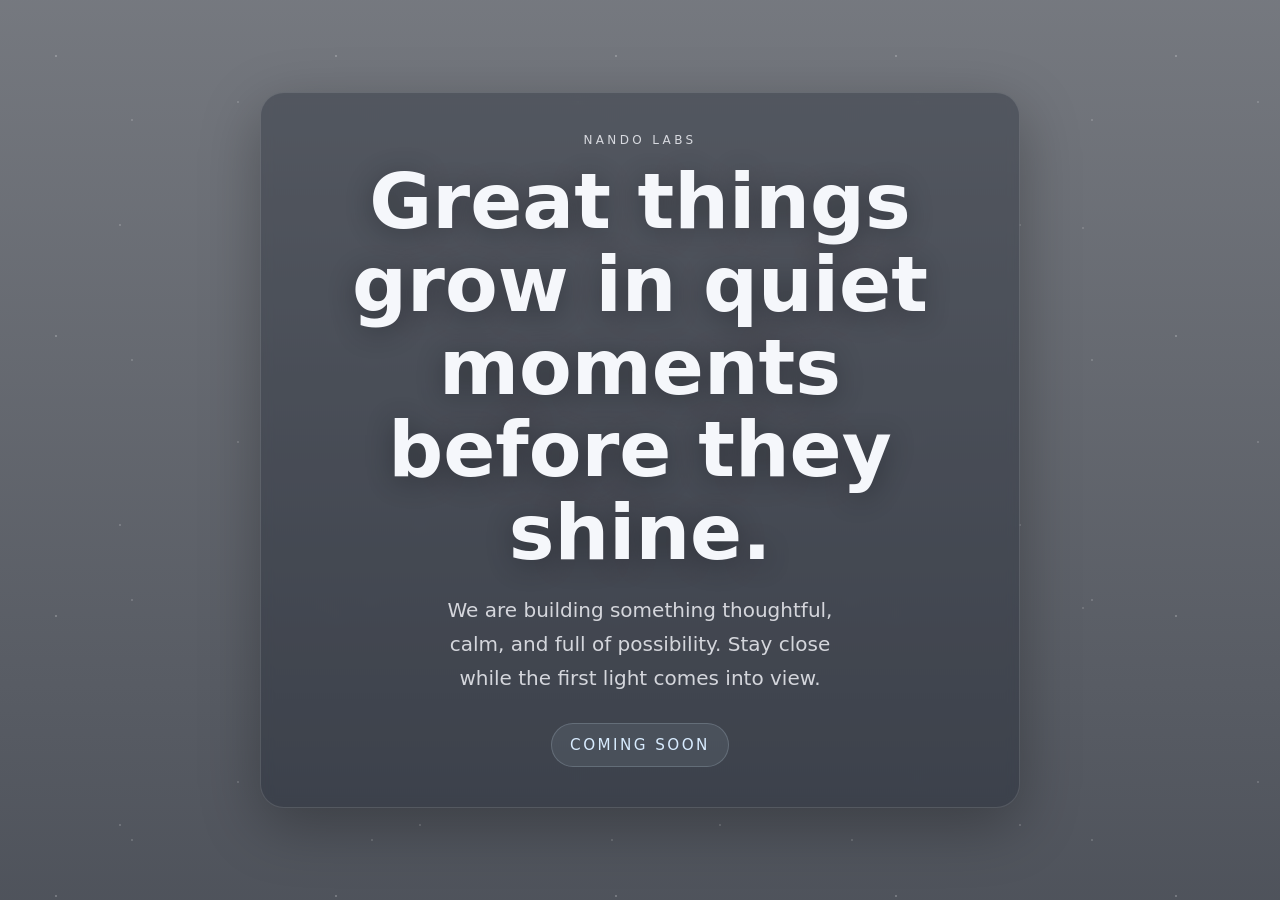
==== index.html @ 77c1184d "Coming soon message" ====
<!doctype html>
<html lang="en">
<head>
  <meta charset="utf-8">
  <meta name="viewport" content="width=device-width, initial-scale=1">
  <title>Nando Labs</title>
  <style>
    :root {
      --text: #f5f7fb;
      --muted: rgba(245,247,251,.82);
      --overlay: rgba(4, 10, 22, 0.55);
      --overlay-strong: rgba(4, 10, 22, 0.7);
      --accent: #d8ecff;
    }

    * { box-sizing: border-box; }
    html, body { height: 100%; margin: 0; }
    body {
      font-family: Inter, ui-sans-serif, system-ui, -apple-system, BlinkMacSystemFont, "Segoe UI", sans-serif;
      color: var(--text);
      overflow: hidden;
      background:
        linear-gradient(var(--overlay), var(--overlay-strong)),
        url('https://images.unsplash.com/photo-1755544510970-a7011e59d251?auto=format&fit=crop&w=1600&q=80') center/cover no-repeat fixed;
    }

    .scene {
      position: relative;
      min-height: 100vh;
      display: grid;
      place-items: center;
      padding: 24px;
      isolation: isolate;
    }

    .scene::before {
      content: "";
      position: absolute;
      inset: 0;
      background:
        radial-gradient(circle at 20% 20%, rgba(255,255,255,.25) 0 1px, transparent 1px),
        radial-gradient(circle at 70% 30%, rgba(255,255,255,.18) 0 1px, transparent 1px),
        radial-gradient(circle at 40% 75%, rgba(255,255,255,.2) 0 1px, transparent 1px),
        radial-gradient(circle at 85% 60%, rgba(255,255,255,.16) 0 1px, transparent 1px),
        radial-gradient(circle at 55% 50%, rgba(255,255,255,.18) 0 1px, transparent 1px);
      background-size: 280px 280px, 340px 340px, 300px 300px, 380px 380px, 240px 240px;
      opacity: .85;
      z-index: -2;
    }

    .shooting-star {
      position: absolute;
      top: -20%;
      left: -10%;
      width: 160px;
      height: 2px;
      background: linear-gradient(90deg, rgba(255,255,255,0), rgba(255,255,255,.95));
      border-radius: 999px;
      transform: rotate(25deg);
      box-shadow: 0 0 10px rgba(255,255,255,.55);
      opacity: 0;
      animation: shoot 7s linear infinite;
    }

    .shooting-star:nth-child(2) { top: 15%; left: 58%; width: 120px; animation-delay: 1.4s; animation-duration: 8s; }
    .shooting-star:nth-child(3) { top: 28%; left: 10%; width: 140px; animation-delay: 3.2s; animation-duration: 9s; }
    .shooting-star:nth-child(4) { top: 8%; left: 72%; width: 110px; animation-delay: 5.1s; animation-duration: 7.5s; }

    @keyframes shoot {
      0% { transform: translate3d(0,0,0) rotate(25deg); opacity: 0; }
      8% { opacity: 1; }
      24% { transform: translate3d(420px, 180px, 0) rotate(25deg); opacity: 0; }
      100% { transform: translate3d(420px, 180px, 0) rotate(25deg); opacity: 0; }
    }

    .card {
      max-width: 760px;
      text-align: center;
      padding: 40px 28px;
      border: 1px solid rgba(255,255,255,.12);
      background: rgba(7, 14, 28, 0.28);
      backdrop-filter: blur(6px);
      border-radius: 24px;
      box-shadow: 0 18px 60px rgba(0,0,0,.28);
    }

    .eyebrow {
      margin: 0 0 14px;
      letter-spacing: .28em;
      text-transform: uppercase;
      font-size: 12px;
      color: var(--muted);
    }

    h1 {
      margin: 0;
      font-size: clamp(2.2rem, 6vw, 4.8rem);
      line-height: 1.08;
      font-weight: 700;
      text-shadow: 0 4px 28px rgba(0,0,0,.32);
    }

    .message {
      margin: 18px auto 0;
      max-width: 32ch;
      font-size: clamp(1rem, 2.3vw, 1.25rem);
      color: var(--muted);
      line-height: 1.7;
    }

    .soon {
      margin-top: 28px;
      display: inline-block;
      padding: 12px 18px;
      border-radius: 999px;
      font-size: .95rem;
      letter-spacing: .16em;
      text-transform: uppercase;
      color: var(--accent);
      background: rgba(216,236,255,.08);
      border: 1px solid rgba(216,236,255,.18);
    }

    @media (max-width: 640px) {
      .card { padding: 28px 20px; border-radius: 20px; }
      .message { max-width: 26ch; }
    }
  </style>
</head>
<body>
  <main class="scene">
    <span class="shooting-star" aria-hidden="true"></span>
    <span class="shooting-star" aria-hidden="true"></span>
    <span class="shooting-star" aria-hidden="true"></span>
    <span class="shooting-star" aria-hidden="true"></span>

    <section class="card" aria-label="Coming soon message">
      <p class="eyebrow">Nando Labs</p>
      <h1>Great things grow in quiet moments before they shine.</h1>
      <p class="message">We are building something thoughtful, calm, and full of possibility. Stay close while the first light comes into view.</p>
      <div class="soon">Coming Soon</div>
    </section>
  </main>
</body>
</html>
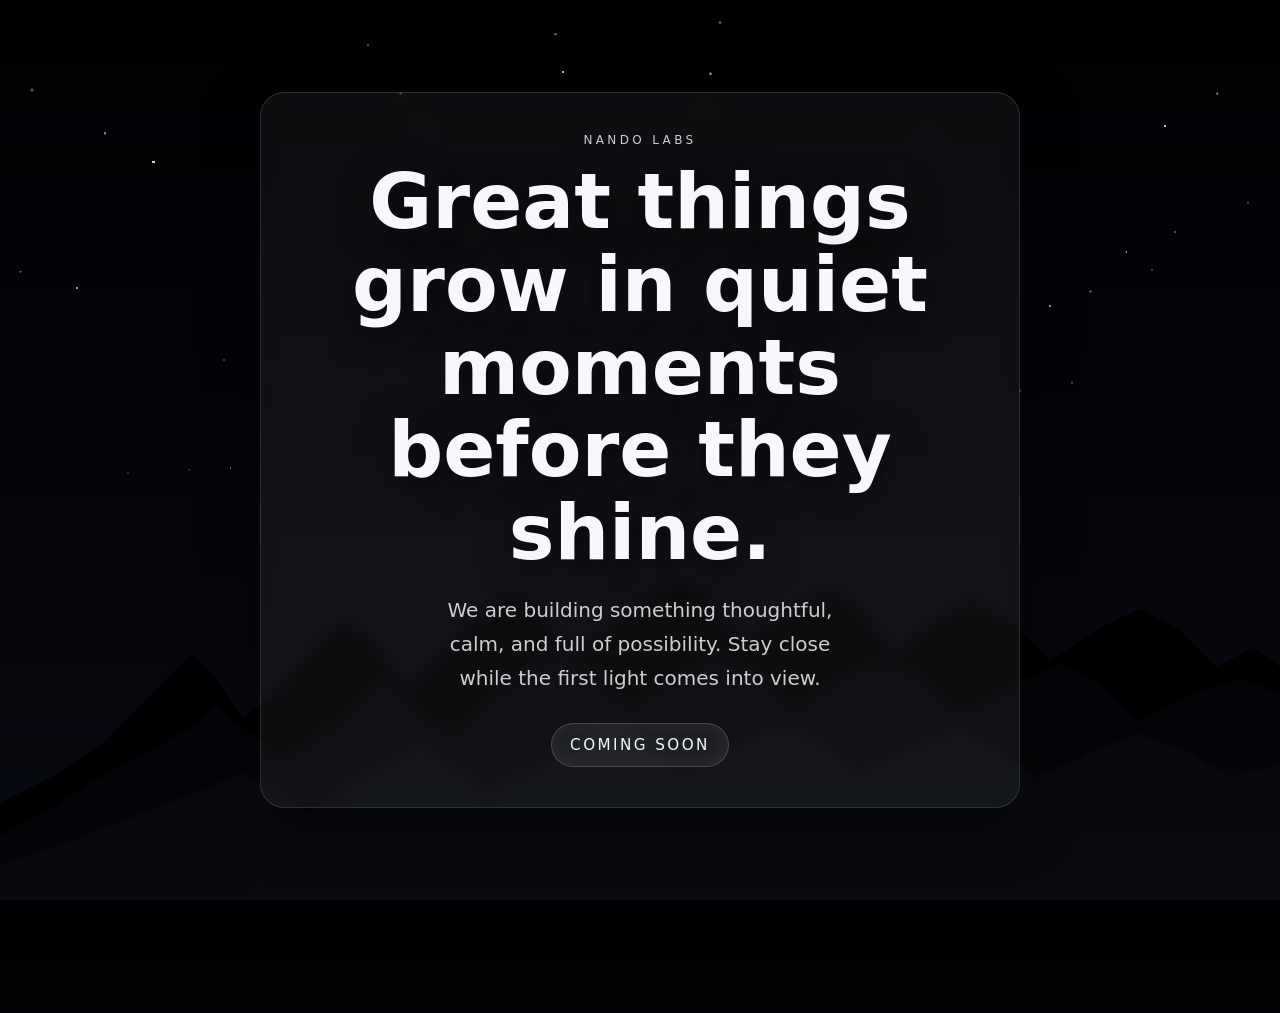
==== commit 957332e6: "Time aware background" ====
--- a/index.html
+++ b/index.html
@@ -6,11 +6,20 @@
   <title>Nando Labs</title>
   <style>
     :root {
-      --text: #f5f7fb;
-      --muted: rgba(245,247,251,.82);
-      --overlay: rgba(4, 10, 22, 0.55);
-      --overlay-strong: rgba(4, 10, 22, 0.7);
-      --accent: #d8ecff;
+      --text: #f7f8fc;
+      --muted: rgba(247, 248, 252, 0.82);
+      --accent: #f2f7ff;
+      --panel: rgba(255,255,255,0.05);
+      --panel-border: rgba(255,255,255,0.12);
+      --sky-top: #010103;
+      --sky-mid: #04050a;
+      --sky-bottom: #090b12;
+    }
+
+    body.day {
+      --sky-top: #1a6db5;
+      --sky-mid: #5ba3d0;
+      --sky-bottom: #a8d4f0;
     }
 
     * { box-sizing: border-box; }
@@ -19,9 +28,7 @@
       font-family: Inter, ui-sans-serif, system-ui, -apple-system, BlinkMacSystemFont, "Segoe UI", sans-serif;
       color: var(--text);
       overflow: hidden;
-      background:
-        linear-gradient(var(--overlay), var(--overlay-strong)),
-        url('https://images.unsplash.com/photo-1755544510970-a7011e59d251?auto=format&fit=crop&w=1600&q=80') center/cover no-repeat fixed;
+      background: linear-gradient(180deg, var(--sky-top) 0%, var(--sky-mid) 48%, var(--sky-bottom) 100%);
     }
 
     .scene {
@@ -33,55 +40,152 @@
       isolation: isolate;
     }
 
-    .scene::before {
+    .stars,
+    .stars::before,
+    .stars::after {
       content: "";
       position: absolute;
       inset: 0;
-      background:
-        radial-gradient(circle at 20% 20%, rgba(255,255,255,.25) 0 1px, transparent 1px),
-        radial-gradient(circle at 70% 30%, rgba(255,255,255,.18) 0 1px, transparent 1px),
-        radial-gradient(circle at 40% 75%, rgba(255,255,255,.2) 0 1px, transparent 1px),
-        radial-gradient(circle at 85% 60%, rgba(255,255,255,.16) 0 1px, transparent 1px),
-        radial-gradient(circle at 55% 50%, rgba(255,255,255,.18) 0 1px, transparent 1px);
-      background-size: 280px 280px, 340px 340px, 300px 300px, 380px 380px, 240px 240px;
-      opacity: .85;
+      background-image:
+        radial-gradient(circle at 12% 18%, rgba(255,255,255,.95) 0 1.2px, transparent 1.4px),
+        radial-gradient(circle at 24% 42%, rgba(255,255,255,.72) 0 1px, transparent 1.2px),
+        radial-gradient(circle at 68% 22%, rgba(255,255,255,.88) 0 1.1px, transparent 1.3px),
+        radial-gradient(circle at 82% 34%, rgba(255,255,255,.7) 0 1px, transparent 1.2px),
+        radial-gradient(circle at 55% 12%, rgba(255,255,255,.9) 0 1.2px, transparent 1.4px),
+        radial-gradient(circle at 91% 14%, rgba(255,255,255,.78) 0 1px, transparent 1.2px),
+        radial-gradient(circle at 37% 26%, rgba(255,255,255,.8) 0 1px, transparent 1.2px),
+        radial-gradient(circle at 6% 32%, rgba(255,255,255,.65) 0 .9px, transparent 1.1px),
+        radial-gradient(circle at 44% 8%, rgba(255,255,255,.82) 0 1px, transparent 1.2px),
+        radial-gradient(circle at 77% 44%, rgba(255,255,255,.6) 0 .9px, transparent 1.1px),
+        radial-gradient(circle at 18% 52%, rgba(255,255,255,.5) 0 .8px, transparent 1px),
+        radial-gradient(circle at 60% 36%, rgba(255,255,255,.7) 0 1px, transparent 1.2px),
+        radial-gradient(circle at 33% 14%, rgba(255,255,255,.85) 0 1.1px, transparent 1.3px),
+        radial-gradient(circle at 88% 28%, rgba(255,255,255,.6) 0 .9px, transparent 1.1px);
+      z-index: -4;
+      opacity: .9;
+    }
+
+    .stars::before { transform: scale(1.1); opacity: .55; filter: blur(.2px); }
+    .stars::after  { transform: scale(1.25); opacity: .35; filter: blur(.4px); }
+
+    body.day .stars,
+    body.day .stars::before,
+    body.day .stars::after { display: none; }
+
+    .mountains,
+    .mountains::before,
+    .mountains::after {
+      position: absolute;
+      left: 0;
+      right: 0;
+      bottom: 0;
+      content: "";
+      z-index: -3;
+    }
+
+    .mountains {
+      height: 36vh;
+      background: #020203;
+      clip-path: polygon(
+        0 100%, 0 70%,
+        4% 62%, 8% 52%, 11% 40%, 13% 32%, 15% 24%, 17% 32%, 19% 44%,
+        22% 34%, 25% 20%, 27% 14%, 29% 20%, 32% 34%,
+        35% 22%, 38% 10%, 40% 4%, 42% 10%, 45% 24%,
+        48% 14%, 51% 6%, 53% 2%, 55% 6%, 58% 20%,
+        62% 10%, 65% 4%, 67% 10%, 70% 24%,
+        73% 14%, 76% 8%, 79% 14%, 82% 26%,
+        86% 16%, 89% 10%, 92% 16%, 95% 28%,
+        98% 22%, 100% 28%, 100% 100%
+      );
+      opacity: .95;
+    }
+
+    .mountains::before {
+      height: 30vh;
+      background: #06070a;
+      clip-path: polygon(
+        0 100%, 0 76%,
+        4% 66%, 8% 54%, 12% 44%, 15% 36%, 17% 28%, 19% 36%, 22% 48%,
+        25% 38%, 28% 24%, 30% 16%, 32% 24%, 35% 38%,
+        38% 26%, 41% 14%, 44% 6%, 46% 14%, 49% 28%,
+        53% 16%, 56% 8%, 59% 14%, 62% 28%,
+        66% 16%, 69% 10%, 72% 16%, 75% 30%,
+        79% 20%, 83% 12%, 86% 20%, 89% 34%,
+        93% 24%, 97% 18%, 100% 24%, 100% 100%
+      );
+      opacity: .9;
+    }
+
+    .mountains::after {
+      height: 22vh;
+      background: #0b0d13;
+      clip-path: polygon(
+        0 100%, 0 82%,
+        4% 74%, 8% 64%, 12% 54%, 16% 44%, 19% 36%, 21% 44%, 24% 56%,
+        27% 44%, 30% 32%, 33% 22%, 35% 32%, 38% 46%,
+        42% 34%, 45% 20%, 48% 10%, 50% 20%, 53% 36%,
+        57% 24%, 61% 12%, 64% 20%, 67% 36%,
+        71% 24%, 75% 14%, 78% 24%, 81% 38%,
+        85% 26%, 89% 16%, 93% 26%, 96% 38%,
+        100% 32%, 100% 100%
+      );
+      opacity: .75;
+    }
+
+    body.day .mountains {
+      background: linear-gradient(180deg, #8BA8B4 0%, #6A8A96 100%);
+      opacity: 0.88;
+    }
+    body.day .mountains::before {
+      background: linear-gradient(180deg, #4A6B40 0%, #354E2C 100%);
+      opacity: 0.95;
+    }
+    body.day .mountains::after {
+      background: linear-gradient(180deg, #2D4220 0%, #1C2C14 100%);
+      opacity: 1;
+    }
+
+    .sun {
+      position: absolute;
+      top: 8%;
+      right: 8%;
+      width: clamp(55px, 7vw, 100px);
+      height: clamp(55px, 7vw, 100px);
+      border-radius: 50%;
+      background: radial-gradient(circle, #fffde0 0%, #ffe566 30%, #ffb700 60%, transparent 78%);
+      box-shadow:
+        0 0 clamp(30px,4vw,55px) clamp(14px,2vw,28px) rgba(255,205,50,.38),
+        0 0 clamp(70px,9vw,120px) clamp(35px,5vw,65px) rgba(255,165,0,.16);
+      display: none;
+      z-index: -1;
+    }
+    body.day .sun { display: block; }
+
+    #star-canvas {
+      position: absolute;
+      inset: 0;
+      width: 100%;
+      height: 100%;
+      pointer-events: none;
       z-index: -2;
     }
-
-    .shooting-star {
-      position: absolute;
-      top: -20%;
-      left: -10%;
-      width: 160px;
-      height: 2px;
-      background: linear-gradient(90deg, rgba(255,255,255,0), rgba(255,255,255,.95));
-      border-radius: 999px;
-      transform: rotate(25deg);
-      box-shadow: 0 0 10px rgba(255,255,255,.55);
-      opacity: 0;
-      animation: shoot 7s linear infinite;
-    }
-
-    .shooting-star:nth-child(2) { top: 15%; left: 58%; width: 120px; animation-delay: 1.4s; animation-duration: 8s; }
-    .shooting-star:nth-child(3) { top: 28%; left: 10%; width: 140px; animation-delay: 3.2s; animation-duration: 9s; }
-    .shooting-star:nth-child(4) { top: 8%; left: 72%; width: 110px; animation-delay: 5.1s; animation-duration: 7.5s; }
-
-    @keyframes shoot {
-      0% { transform: translate3d(0,0,0) rotate(25deg); opacity: 0; }
-      8% { opacity: 1; }
-      24% { transform: translate3d(420px, 180px, 0) rotate(25deg); opacity: 0; }
-      100% { transform: translate3d(420px, 180px, 0) rotate(25deg); opacity: 0; }
-    }
+    body.day #star-canvas { display: none; }
 
     .card {
       max-width: 760px;
       text-align: center;
       padding: 40px 28px;
-      border: 1px solid rgba(255,255,255,.12);
-      background: rgba(7, 14, 28, 0.28);
-      backdrop-filter: blur(6px);
+      border: 1px solid var(--panel-border);
+      background: var(--panel);
+      backdrop-filter: blur(8px);
       border-radius: 24px;
-      box-shadow: 0 18px 60px rgba(0,0,0,.28);
+      box-shadow: 0 18px 60px rgba(0,0,0,.45);
+    }
+
+    body.day .card {
+      --panel: rgba(10,30,80,0.32);
+      --panel-border: rgba(255,255,255,0.22);
+      box-shadow: 0 18px 60px rgba(0,15,60,.28);
     }
 
     .eyebrow {
@@ -97,7 +201,7 @@
       font-size: clamp(2.2rem, 6vw, 4.8rem);
       line-height: 1.08;
       font-weight: 700;
-      text-shadow: 0 4px 28px rgba(0,0,0,.32);
+      text-shadow: 0 6px 34px rgba(0,0,0,.6);
     }
 
     .message {
@@ -117,22 +221,26 @@
       letter-spacing: .16em;
       text-transform: uppercase;
       color: var(--accent);
-      background: rgba(216,236,255,.08);
-      border: 1px solid rgba(216,236,255,.18);
+      background: rgba(255,255,255,.06);
+      border: 1px solid rgba(255,255,255,.18);
+      box-shadow: 0 0 18px rgba(255,255,255,.06) inset;
     }
 
     @media (max-width: 640px) {
       .card { padding: 28px 20px; border-radius: 20px; }
       .message { max-width: 26ch; }
+      .mountains { height: 30vh; }
+      .mountains::before { height: 24vh; }
+      .mountains::after { height: 18vh; }
     }
   </style>
 </head>
 <body>
   <main class="scene">
-    <span class="shooting-star" aria-hidden="true"></span>
-    <span class="shooting-star" aria-hidden="true"></span>
-    <span class="shooting-star" aria-hidden="true"></span>
-    <span class="shooting-star" aria-hidden="true"></span>
+    <div class="stars" aria-hidden="true"></div>
+    <div class="mountains" aria-hidden="true"></div>
+    <div class="sun" aria-hidden="true"></div>
+    <canvas id="star-canvas" aria-hidden="true"></canvas>
 
     <section class="card" aria-label="Coming soon message">
       <p class="eyebrow">Nando Labs</p>
@@ -141,5 +249,158 @@
       <div class="soon">Coming Soon</div>
     </section>
   </main>
+
+  <script>
+    // Portugal (Lisbon) timezone: night 20:00–08:00, day 08:00–20:00
+    function getLisbonHour() {
+      return +new Intl.DateTimeFormat('en-US', {
+        timeZone: 'Europe/Lisbon',
+        hour: 'numeric',
+        hour12: false
+      }).format(new Date());
+    }
+
+    function applyTimeOfDay() {
+      const h = getLisbonHour();
+      const night = h >= 20 || h < 8;
+      document.body.classList.toggle('night', night);
+      document.body.classList.toggle('day', !night);
+    }
+
+    applyTimeOfDay();
+    setInterval(applyTimeOfDay, 60_000);
+
+    // Canvas-based shooting stars (night only)
+    (function () {
+      const canvas = document.getElementById('star-canvas');
+      const ctx = canvas.getContext('2d');
+      let W, H, stars, lastTime;
+
+      function resize() {
+        W = canvas.width = window.innerWidth;
+        H = canvas.height = window.innerHeight;
+      }
+
+      class ShootingStar {
+        constructor(initial) { this._init(initial); }
+
+        _init(initial) {
+          this.waiting = true;
+          this.elapsed = 0;
+          this.progress = 0;
+          this.done = false;
+          this.delay = (initial ? Math.random() * 12 : 3 + Math.random() * 10) * 1000;
+          this._place();
+        }
+
+        _place() {
+          this.startX = W * (0.05 + Math.random() * 0.8);
+          this.startY = H * (0.02 + Math.random() * 0.35);
+          const deg = 22 + Math.random() * 22;
+          this.angle = deg * Math.PI / 180;
+          this.speed = 380 + Math.random() * 420;
+          this.maxTrail = 70 + Math.random() * 160;
+          this.lineWidth = 1 + Math.random() * 1.4;
+          const totalDist = this.maxTrail + Math.max(W, H) * 0.25;
+          this.totalDuration = totalDist / this.speed * 1000;
+        }
+
+        update(dt) {
+          if (this.done) return;
+          if (this.waiting) {
+            this.elapsed += dt;
+            if (this.elapsed >= this.delay) {
+              this.waiting = false;
+              this.elapsed = 0;
+              this._place();
+            }
+            return;
+          }
+          this.elapsed += dt;
+          this.progress = this.elapsed / this.totalDuration;
+          if (this.progress >= 1) this.done = true;
+        }
+
+        draw() {
+          if (this.waiting || this.done) return;
+
+          const dist = (this.elapsed / 1000) * this.speed;
+          const headX = this.startX + Math.cos(this.angle) * dist;
+          const headY = this.startY + Math.sin(this.angle) * dist;
+
+          const p = this.progress;
+          const opacity = p < 0.08 ? p / 0.08
+                        : p > 0.62 ? Math.max(0, 1 - (p - 0.62) / 0.38)
+                        : 1;
+          if (opacity < 0.01) return;
+
+          const trailLen = Math.min(this.maxTrail, dist);
+          const tailX = headX - Math.cos(this.angle) * trailLen;
+          const tailY = headY - Math.sin(this.angle) * trailLen;
+
+          const grad = ctx.createLinearGradient(tailX, tailY, headX, headY);
+          grad.addColorStop(0,    'rgba(200,225,255,0)');
+          grad.addColorStop(0.45, `rgba(210,232,255,${opacity * 0.3})`);
+          grad.addColorStop(0.8,  `rgba(240,248,255,${opacity * 0.72})`);
+          grad.addColorStop(1,    `rgba(255,255,255,${opacity})`);
+
+          ctx.save();
+          ctx.beginPath();
+          ctx.moveTo(tailX, tailY);
+          ctx.lineTo(headX, headY);
+          ctx.strokeStyle = grad;
+          ctx.lineWidth = this.lineWidth;
+          ctx.lineCap = 'round';
+          ctx.stroke();
+
+          const r = 3 + this.lineWidth * 1.5;
+          const glow = ctx.createRadialGradient(headX, headY, 0, headX, headY, r * 3.5);
+          glow.addColorStop(0,    `rgba(255,255,255,${opacity})`);
+          glow.addColorStop(0.35, `rgba(210,235,255,${opacity * 0.55})`);
+          glow.addColorStop(1,    'rgba(180,220,255,0)');
+          ctx.beginPath();
+          ctx.arc(headX, headY, r * 3.5, 0, Math.PI * 2);
+          ctx.fillStyle = glow;
+          ctx.fill();
+          ctx.restore();
+        }
+      }
+
+      function loop(ts) {
+        requestAnimationFrame(loop);
+
+        if (document.body.classList.contains('day')) {
+          ctx.clearRect(0, 0, W, H);
+          lastTime = ts;
+          return;
+        }
+
+        const dt = lastTime == null ? 0 : ts - lastTime;
+        lastTime = ts;
+
+        ctx.clearRect(0, 0, W, H);
+        for (const s of stars) {
+          s.update(dt);
+          s.draw();
+          if (s.done) s._init(false);
+        }
+      }
+
+      function init() {
+        resize();
+        stars = Array.from({ length: 6 }, (_, i) => new ShootingStar(true));
+        lastTime = null;
+        requestAnimationFrame(loop);
+      }
+
+      window.addEventListener('resize', resize);
+
+      if (document.readyState === 'loading') {
+        document.addEventListener('DOMContentLoaded', init);
+      } else {
+        init();
+      }
+    })();
+  </script>
 </body>
-</html>+</html>
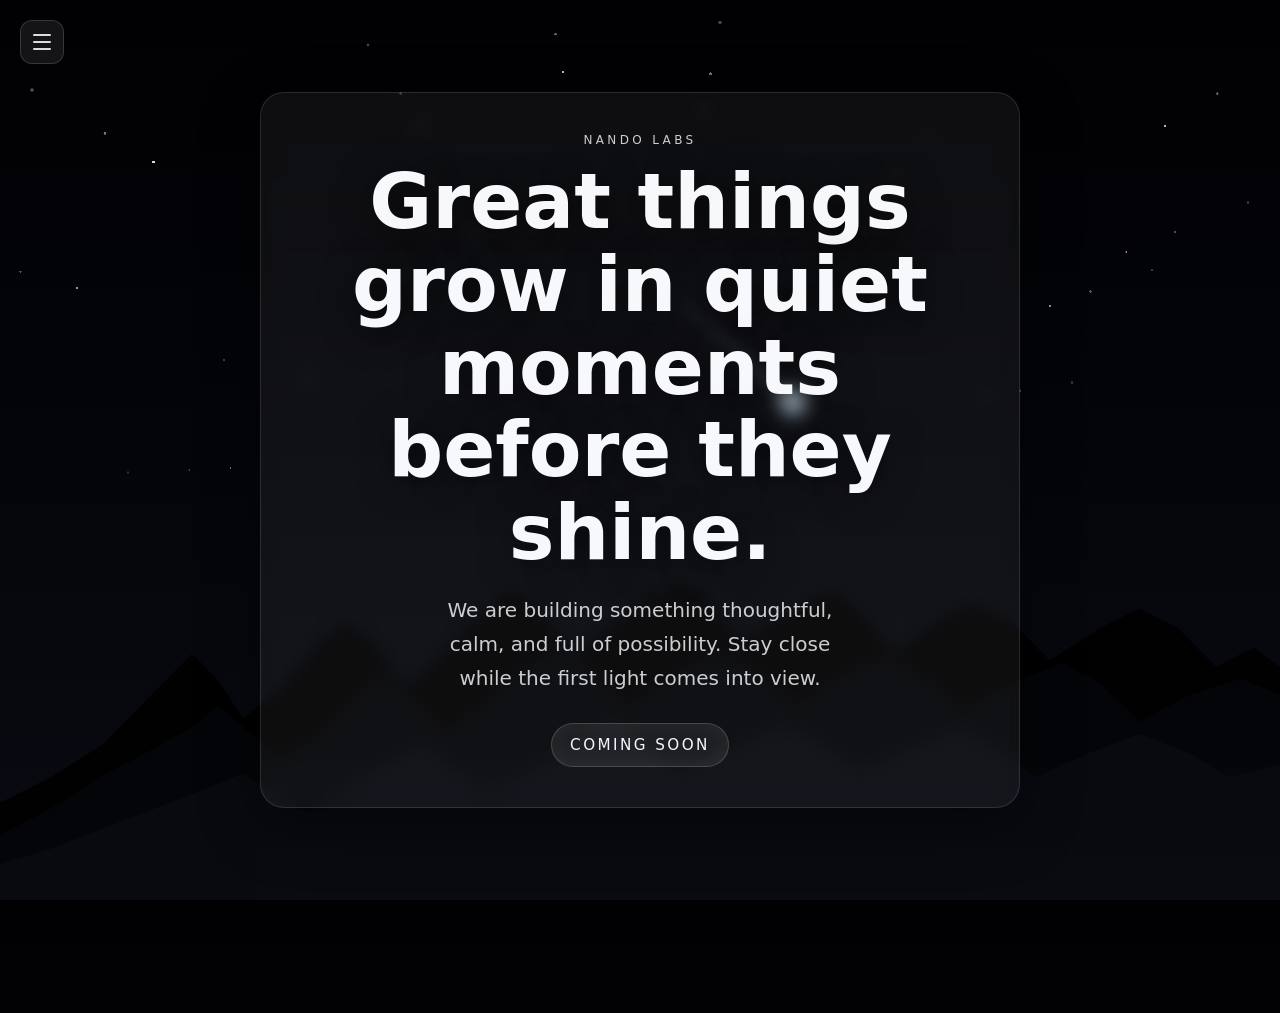
==== commit 467efc64: "Menu and about Me page" ====
--- a/index.html
+++ b/index.html
@@ -226,6 +226,83 @@
       box-shadow: 0 0 18px rgba(255,255,255,.06) inset;
     }
 
+    /* Navigation */
+    .nav {
+      position: fixed;
+      top: 20px;
+      left: 20px;
+      z-index: 100;
+    }
+
+    .nav-toggle {
+      width: 44px;
+      height: 44px;
+      padding: 0;
+      background: rgba(255,255,255,.08);
+      border: 1px solid rgba(255,255,255,.15);
+      border-radius: 12px;
+      cursor: pointer;
+      display: flex;
+      flex-direction: column;
+      align-items: center;
+      justify-content: center;
+      gap: 5px;
+      backdrop-filter: blur(8px);
+    }
+
+    .nav-toggle span {
+      display: block;
+      width: 18px;
+      height: 2px;
+      background: rgba(247,248,252,.88);
+      border-radius: 999px;
+      transition: transform .22s ease, opacity .2s ease;
+      transform-origin: center;
+    }
+
+    .nav-toggle[aria-expanded="true"] span:nth-child(1) { transform: translateY(7px) rotate(45deg); }
+    .nav-toggle[aria-expanded="true"] span:nth-child(2) { opacity: 0; transform: scaleX(0); }
+    .nav-toggle[aria-expanded="true"] span:nth-child(3) { transform: translateY(-7px) rotate(-45deg); }
+
+    .nav-menu {
+      position: absolute;
+      top: calc(100% + 8px);
+      left: 0;
+      min-width: 160px;
+      background: rgba(255,255,255,.07);
+      backdrop-filter: blur(14px);
+      border: 1px solid rgba(255,255,255,.13);
+      border-radius: 14px;
+      padding: 6px;
+      display: flex;
+      flex-direction: column;
+      gap: 2px;
+      opacity: 0;
+      pointer-events: none;
+      transform: translateY(-6px);
+      transition: opacity .18s ease, transform .18s ease;
+    }
+
+    .nav-menu.open {
+      opacity: 1;
+      pointer-events: all;
+      transform: translateY(0);
+    }
+
+    .nav-link {
+      display: block;
+      padding: 10px 14px;
+      color: rgba(247,248,252,.82);
+      text-decoration: none;
+      font-size: 14px;
+      border-radius: 8px;
+      letter-spacing: .02em;
+      transition: background .14s, color .14s;
+    }
+
+    .nav-link:hover { background: rgba(255,255,255,.1); color: #fff; }
+    .nav-link.active { background: rgba(255,255,255,.12); color: #fff; }
+
     @media (max-width: 640px) {
       .card { padding: 28px 20px; border-radius: 20px; }
       .message { max-width: 26ch; }
@@ -236,6 +313,15 @@
   </style>
 </head>
 <body>
+  <nav class="nav" aria-label="Main navigation">
+    <button class="nav-toggle" id="nav-toggle" aria-expanded="false" aria-label="Toggle navigation">
+      <span></span><span></span><span></span>
+    </button>
+    <div class="nav-menu" id="nav-menu" role="menu">
+      <a href="/" class="nav-link active" role="menuitem">Home</a>
+      <a href="/aboutme/" class="nav-link" role="menuitem">About me</a>
+    </div>
+  </nav>
   <main class="scene">
     <div class="stars" aria-hidden="true"></div>
     <div class="mountains" aria-hidden="true"></div>
@@ -401,6 +487,32 @@
         init();
       }
     })();
+
+    // Navigation toggle
+    (function () {
+      const toggle = document.getElementById('nav-toggle');
+      const menu   = document.getElementById('nav-menu');
+
+      toggle.addEventListener('click', () => {
+        const open = menu.classList.toggle('open');
+        toggle.setAttribute('aria-expanded', open);
+      });
+
+      document.addEventListener('click', e => {
+        if (!toggle.contains(e.target) && !menu.contains(e.target)) {
+          menu.classList.remove('open');
+          toggle.setAttribute('aria-expanded', 'false');
+        }
+      });
+
+      document.addEventListener('keydown', e => {
+        if (e.key === 'Escape') {
+          menu.classList.remove('open');
+          toggle.setAttribute('aria-expanded', 'false');
+          toggle.focus();
+        }
+      });
+    })();
   </script>
 </body>
 </html>
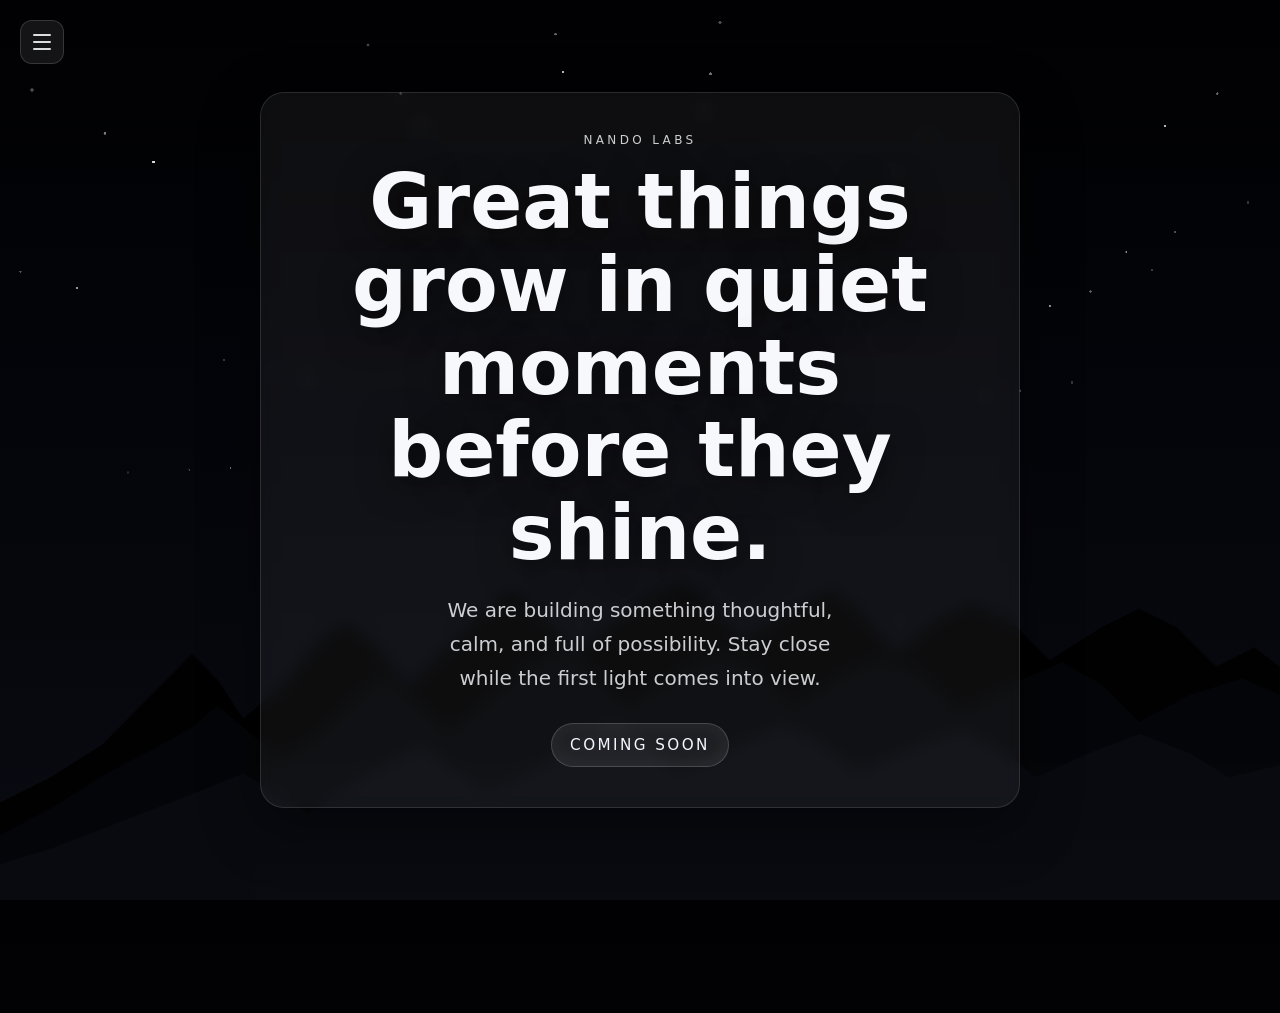
==== commit 37b3dcf3: "Nando-Labs V1" ====
--- a/index.html
+++ b/index.html
@@ -4,313 +4,7 @@
   <meta charset="utf-8">
   <meta name="viewport" content="width=device-width, initial-scale=1">
   <title>Nando Labs</title>
-  <style>
-    :root {
-      --text: #f7f8fc;
-      --muted: rgba(247, 248, 252, 0.82);
-      --accent: #f2f7ff;
-      --panel: rgba(255,255,255,0.05);
-      --panel-border: rgba(255,255,255,0.12);
-      --sky-top: #010103;
-      --sky-mid: #04050a;
-      --sky-bottom: #090b12;
-    }
-
-    body.day {
-      --sky-top: #1a6db5;
-      --sky-mid: #5ba3d0;
-      --sky-bottom: #a8d4f0;
-    }
-
-    * { box-sizing: border-box; }
-    html, body { height: 100%; margin: 0; }
-    body {
-      font-family: Inter, ui-sans-serif, system-ui, -apple-system, BlinkMacSystemFont, "Segoe UI", sans-serif;
-      color: var(--text);
-      overflow: hidden;
-      background: linear-gradient(180deg, var(--sky-top) 0%, var(--sky-mid) 48%, var(--sky-bottom) 100%);
-    }
-
-    .scene {
-      position: relative;
-      min-height: 100vh;
-      display: grid;
-      place-items: center;
-      padding: 24px;
-      isolation: isolate;
-    }
-
-    .stars,
-    .stars::before,
-    .stars::after {
-      content: "";
-      position: absolute;
-      inset: 0;
-      background-image:
-        radial-gradient(circle at 12% 18%, rgba(255,255,255,.95) 0 1.2px, transparent 1.4px),
-        radial-gradient(circle at 24% 42%, rgba(255,255,255,.72) 0 1px, transparent 1.2px),
-        radial-gradient(circle at 68% 22%, rgba(255,255,255,.88) 0 1.1px, transparent 1.3px),
-        radial-gradient(circle at 82% 34%, rgba(255,255,255,.7) 0 1px, transparent 1.2px),
-        radial-gradient(circle at 55% 12%, rgba(255,255,255,.9) 0 1.2px, transparent 1.4px),
-        radial-gradient(circle at 91% 14%, rgba(255,255,255,.78) 0 1px, transparent 1.2px),
-        radial-gradient(circle at 37% 26%, rgba(255,255,255,.8) 0 1px, transparent 1.2px),
-        radial-gradient(circle at 6% 32%, rgba(255,255,255,.65) 0 .9px, transparent 1.1px),
-        radial-gradient(circle at 44% 8%, rgba(255,255,255,.82) 0 1px, transparent 1.2px),
-        radial-gradient(circle at 77% 44%, rgba(255,255,255,.6) 0 .9px, transparent 1.1px),
-        radial-gradient(circle at 18% 52%, rgba(255,255,255,.5) 0 .8px, transparent 1px),
-        radial-gradient(circle at 60% 36%, rgba(255,255,255,.7) 0 1px, transparent 1.2px),
-        radial-gradient(circle at 33% 14%, rgba(255,255,255,.85) 0 1.1px, transparent 1.3px),
-        radial-gradient(circle at 88% 28%, rgba(255,255,255,.6) 0 .9px, transparent 1.1px);
-      z-index: -4;
-      opacity: .9;
-    }
-
-    .stars::before { transform: scale(1.1); opacity: .55; filter: blur(.2px); }
-    .stars::after  { transform: scale(1.25); opacity: .35; filter: blur(.4px); }
-
-    body.day .stars,
-    body.day .stars::before,
-    body.day .stars::after { display: none; }
-
-    .mountains,
-    .mountains::before,
-    .mountains::after {
-      position: absolute;
-      left: 0;
-      right: 0;
-      bottom: 0;
-      content: "";
-      z-index: -3;
-    }
-
-    .mountains {
-      height: 36vh;
-      background: #020203;
-      clip-path: polygon(
-        0 100%, 0 70%,
-        4% 62%, 8% 52%, 11% 40%, 13% 32%, 15% 24%, 17% 32%, 19% 44%,
-        22% 34%, 25% 20%, 27% 14%, 29% 20%, 32% 34%,
-        35% 22%, 38% 10%, 40% 4%, 42% 10%, 45% 24%,
-        48% 14%, 51% 6%, 53% 2%, 55% 6%, 58% 20%,
-        62% 10%, 65% 4%, 67% 10%, 70% 24%,
-        73% 14%, 76% 8%, 79% 14%, 82% 26%,
-        86% 16%, 89% 10%, 92% 16%, 95% 28%,
-        98% 22%, 100% 28%, 100% 100%
-      );
-      opacity: .95;
-    }
-
-    .mountains::before {
-      height: 30vh;
-      background: #06070a;
-      clip-path: polygon(
-        0 100%, 0 76%,
-        4% 66%, 8% 54%, 12% 44%, 15% 36%, 17% 28%, 19% 36%, 22% 48%,
-        25% 38%, 28% 24%, 30% 16%, 32% 24%, 35% 38%,
-        38% 26%, 41% 14%, 44% 6%, 46% 14%, 49% 28%,
-        53% 16%, 56% 8%, 59% 14%, 62% 28%,
-        66% 16%, 69% 10%, 72% 16%, 75% 30%,
-        79% 20%, 83% 12%, 86% 20%, 89% 34%,
-        93% 24%, 97% 18%, 100% 24%, 100% 100%
-      );
-      opacity: .9;
-    }
-
-    .mountains::after {
-      height: 22vh;
-      background: #0b0d13;
-      clip-path: polygon(
-        0 100%, 0 82%,
-        4% 74%, 8% 64%, 12% 54%, 16% 44%, 19% 36%, 21% 44%, 24% 56%,
-        27% 44%, 30% 32%, 33% 22%, 35% 32%, 38% 46%,
-        42% 34%, 45% 20%, 48% 10%, 50% 20%, 53% 36%,
-        57% 24%, 61% 12%, 64% 20%, 67% 36%,
-        71% 24%, 75% 14%, 78% 24%, 81% 38%,
-        85% 26%, 89% 16%, 93% 26%, 96% 38%,
-        100% 32%, 100% 100%
-      );
-      opacity: .75;
-    }
-
-    body.day .mountains {
-      background: linear-gradient(180deg, #8BA8B4 0%, #6A8A96 100%);
-      opacity: 0.88;
-    }
-    body.day .mountains::before {
-      background: linear-gradient(180deg, #4A6B40 0%, #354E2C 100%);
-      opacity: 0.95;
-    }
-    body.day .mountains::after {
-      background: linear-gradient(180deg, #2D4220 0%, #1C2C14 100%);
-      opacity: 1;
-    }
-
-    .sun {
-      position: absolute;
-      top: 8%;
-      right: 8%;
-      width: clamp(55px, 7vw, 100px);
-      height: clamp(55px, 7vw, 100px);
-      border-radius: 50%;
-      background: radial-gradient(circle, #fffde0 0%, #ffe566 30%, #ffb700 60%, transparent 78%);
-      box-shadow:
-        0 0 clamp(30px,4vw,55px) clamp(14px,2vw,28px) rgba(255,205,50,.38),
-        0 0 clamp(70px,9vw,120px) clamp(35px,5vw,65px) rgba(255,165,0,.16);
-      display: none;
-      z-index: -1;
-    }
-    body.day .sun { display: block; }
-
-    #star-canvas {
-      position: absolute;
-      inset: 0;
-      width: 100%;
-      height: 100%;
-      pointer-events: none;
-      z-index: -2;
-    }
-    body.day #star-canvas { display: none; }
-
-    .card {
-      max-width: 760px;
-      text-align: center;
-      padding: 40px 28px;
-      border: 1px solid var(--panel-border);
-      background: var(--panel);
-      backdrop-filter: blur(8px);
-      border-radius: 24px;
-      box-shadow: 0 18px 60px rgba(0,0,0,.45);
-    }
-
-    body.day .card {
-      --panel: rgba(10,30,80,0.32);
-      --panel-border: rgba(255,255,255,0.22);
-      box-shadow: 0 18px 60px rgba(0,15,60,.28);
-    }
-
-    .eyebrow {
-      margin: 0 0 14px;
-      letter-spacing: .28em;
-      text-transform: uppercase;
-      font-size: 12px;
-      color: var(--muted);
-    }
-
-    h1 {
-      margin: 0;
-      font-size: clamp(2.2rem, 6vw, 4.8rem);
-      line-height: 1.08;
-      font-weight: 700;
-      text-shadow: 0 6px 34px rgba(0,0,0,.6);
-    }
-
-    .message {
-      margin: 18px auto 0;
-      max-width: 32ch;
-      font-size: clamp(1rem, 2.3vw, 1.25rem);
-      color: var(--muted);
-      line-height: 1.7;
-    }
-
-    .soon {
-      margin-top: 28px;
-      display: inline-block;
-      padding: 12px 18px;
-      border-radius: 999px;
-      font-size: .95rem;
-      letter-spacing: .16em;
-      text-transform: uppercase;
-      color: var(--accent);
-      background: rgba(255,255,255,.06);
-      border: 1px solid rgba(255,255,255,.18);
-      box-shadow: 0 0 18px rgba(255,255,255,.06) inset;
-    }
-
-    /* Navigation */
-    .nav {
-      position: fixed;
-      top: 20px;
-      left: 20px;
-      z-index: 100;
-    }
-
-    .nav-toggle {
-      width: 44px;
-      height: 44px;
-      padding: 0;
-      background: rgba(255,255,255,.08);
-      border: 1px solid rgba(255,255,255,.15);
-      border-radius: 12px;
-      cursor: pointer;
-      display: flex;
-      flex-direction: column;
-      align-items: center;
-      justify-content: center;
-      gap: 5px;
-      backdrop-filter: blur(8px);
-    }
-
-    .nav-toggle span {
-      display: block;
-      width: 18px;
-      height: 2px;
-      background: rgba(247,248,252,.88);
-      border-radius: 999px;
-      transition: transform .22s ease, opacity .2s ease;
-      transform-origin: center;
-    }
-
-    .nav-toggle[aria-expanded="true"] span:nth-child(1) { transform: translateY(7px) rotate(45deg); }
-    .nav-toggle[aria-expanded="true"] span:nth-child(2) { opacity: 0; transform: scaleX(0); }
-    .nav-toggle[aria-expanded="true"] span:nth-child(3) { transform: translateY(-7px) rotate(-45deg); }
-
-    .nav-menu {
-      position: absolute;
-      top: calc(100% + 8px);
-      left: 0;
-      min-width: 160px;
-      background: rgba(255,255,255,.07);
-      backdrop-filter: blur(14px);
-      border: 1px solid rgba(255,255,255,.13);
-      border-radius: 14px;
-      padding: 6px;
-      display: flex;
-      flex-direction: column;
-      gap: 2px;
-      opacity: 0;
-      pointer-events: none;
-      transform: translateY(-6px);
-      transition: opacity .18s ease, transform .18s ease;
-    }
-
-    .nav-menu.open {
-      opacity: 1;
-      pointer-events: all;
-      transform: translateY(0);
-    }
-
-    .nav-link {
-      display: block;
-      padding: 10px 14px;
-      color: rgba(247,248,252,.82);
-      text-decoration: none;
-      font-size: 14px;
-      border-radius: 8px;
-      letter-spacing: .02em;
-      transition: background .14s, color .14s;
-    }
-
-    .nav-link:hover { background: rgba(255,255,255,.1); color: #fff; }
-    .nav-link.active { background: rgba(255,255,255,.12); color: #fff; }
-
-    @media (max-width: 640px) {
-      .card { padding: 28px 20px; border-radius: 20px; }
-      .message { max-width: 26ch; }
-      .mountains { height: 30vh; }
-      .mountains::before { height: 24vh; }
-      .mountains::after { height: 18vh; }
-    }
-  </style>
+  <link rel="stylesheet" href="/style.css">
 </head>
 <body>
   <nav class="nav" aria-label="Main navigation">
@@ -336,183 +30,6 @@
     </section>
   </main>
 
-  <script>
-    // Portugal (Lisbon) timezone: night 20:00–08:00, day 08:00–20:00
-    function getLisbonHour() {
-      return +new Intl.DateTimeFormat('en-US', {
-        timeZone: 'Europe/Lisbon',
-        hour: 'numeric',
-        hour12: false
-      }).format(new Date());
-    }
-
-    function applyTimeOfDay() {
-      const h = getLisbonHour();
-      const night = h >= 20 || h < 8;
-      document.body.classList.toggle('night', night);
-      document.body.classList.toggle('day', !night);
-    }
-
-    applyTimeOfDay();
-    setInterval(applyTimeOfDay, 60_000);
-
-    // Canvas-based shooting stars (night only)
-    (function () {
-      const canvas = document.getElementById('star-canvas');
-      const ctx = canvas.getContext('2d');
-      let W, H, stars, lastTime;
-
-      function resize() {
-        W = canvas.width = window.innerWidth;
-        H = canvas.height = window.innerHeight;
-      }
-
-      class ShootingStar {
-        constructor(initial) { this._init(initial); }
-
-        _init(initial) {
-          this.waiting = true;
-          this.elapsed = 0;
-          this.progress = 0;
-          this.done = false;
-          this.delay = (initial ? Math.random() * 12 : 3 + Math.random() * 10) * 1000;
-          this._place();
-        }
-
-        _place() {
-          this.startX = W * (0.05 + Math.random() * 0.8);
-          this.startY = H * (0.02 + Math.random() * 0.35);
-          const deg = 22 + Math.random() * 22;
-          this.angle = deg * Math.PI / 180;
-          this.speed = 380 + Math.random() * 420;
-          this.maxTrail = 70 + Math.random() * 160;
-          this.lineWidth = 1 + Math.random() * 1.4;
-          const totalDist = this.maxTrail + Math.max(W, H) * 0.25;
-          this.totalDuration = totalDist / this.speed * 1000;
-        }
-
-        update(dt) {
-          if (this.done) return;
-          if (this.waiting) {
-            this.elapsed += dt;
-            if (this.elapsed >= this.delay) {
-              this.waiting = false;
-              this.elapsed = 0;
-              this._place();
-            }
-            return;
-          }
-          this.elapsed += dt;
-          this.progress = this.elapsed / this.totalDuration;
-          if (this.progress >= 1) this.done = true;
-        }
-
-        draw() {
-          if (this.waiting || this.done) return;
-
-          const dist = (this.elapsed / 1000) * this.speed;
-          const headX = this.startX + Math.cos(this.angle) * dist;
-          const headY = this.startY + Math.sin(this.angle) * dist;
-
-          const p = this.progress;
-          const opacity = p < 0.08 ? p / 0.08
-                        : p > 0.62 ? Math.max(0, 1 - (p - 0.62) / 0.38)
-                        : 1;
-          if (opacity < 0.01) return;
-
-          const trailLen = Math.min(this.maxTrail, dist);
-          const tailX = headX - Math.cos(this.angle) * trailLen;
-          const tailY = headY - Math.sin(this.angle) * trailLen;
-
-          const grad = ctx.createLinearGradient(tailX, tailY, headX, headY);
-          grad.addColorStop(0,    'rgba(200,225,255,0)');
-          grad.addColorStop(0.45, `rgba(210,232,255,${opacity * 0.3})`);
-          grad.addColorStop(0.8,  `rgba(240,248,255,${opacity * 0.72})`);
-          grad.addColorStop(1,    `rgba(255,255,255,${opacity})`);
-
-          ctx.save();
-          ctx.beginPath();
-          ctx.moveTo(tailX, tailY);
-          ctx.lineTo(headX, headY);
-          ctx.strokeStyle = grad;
-          ctx.lineWidth = this.lineWidth;
-          ctx.lineCap = 'round';
-          ctx.stroke();
-
-          const r = 3 + this.lineWidth * 1.5;
-          const glow = ctx.createRadialGradient(headX, headY, 0, headX, headY, r * 3.5);
-          glow.addColorStop(0,    `rgba(255,255,255,${opacity})`);
-          glow.addColorStop(0.35, `rgba(210,235,255,${opacity * 0.55})`);
-          glow.addColorStop(1,    'rgba(180,220,255,0)');
-          ctx.beginPath();
-          ctx.arc(headX, headY, r * 3.5, 0, Math.PI * 2);
-          ctx.fillStyle = glow;
-          ctx.fill();
-          ctx.restore();
-        }
-      }
-
-      function loop(ts) {
-        requestAnimationFrame(loop);
-
-        if (document.body.classList.contains('day')) {
-          ctx.clearRect(0, 0, W, H);
-          lastTime = ts;
-          return;
-        }
-
-        const dt = lastTime == null ? 0 : ts - lastTime;
-        lastTime = ts;
-
-        ctx.clearRect(0, 0, W, H);
-        for (const s of stars) {
-          s.update(dt);
-          s.draw();
-          if (s.done) s._init(false);
-        }
-      }
-
-      function init() {
-        resize();
-        stars = Array.from({ length: 6 }, (_, i) => new ShootingStar(true));
-        lastTime = null;
-        requestAnimationFrame(loop);
-      }
-
-      window.addEventListener('resize', resize);
-
-      if (document.readyState === 'loading') {
-        document.addEventListener('DOMContentLoaded', init);
-      } else {
-        init();
-      }
-    })();
-
-    // Navigation toggle
-    (function () {
-      const toggle = document.getElementById('nav-toggle');
-      const menu   = document.getElementById('nav-menu');
-
-      toggle.addEventListener('click', () => {
-        const open = menu.classList.toggle('open');
-        toggle.setAttribute('aria-expanded', open);
-      });
-
-      document.addEventListener('click', e => {
-        if (!toggle.contains(e.target) && !menu.contains(e.target)) {
-          menu.classList.remove('open');
-          toggle.setAttribute('aria-expanded', 'false');
-        }
-      });
-
-      document.addEventListener('keydown', e => {
-        if (e.key === 'Escape') {
-          menu.classList.remove('open');
-          toggle.setAttribute('aria-expanded', 'false');
-          toggle.focus();
-        }
-      });
-    })();
-  </script>
+  <script src="/script.js"></script>
 </body>
 </html>
--- a/style.css
+++ b/style.css
@@ -0,0 +1,305 @@
+:root {
+  --text: #f7f8fc;
+  --muted: rgba(247, 248, 252, 0.82);
+  --accent: #f2f7ff;
+  --panel: rgba(255,255,255,0.05);
+  --panel-border: rgba(255,255,255,0.12);
+  --sky-top: #010103;
+  --sky-mid: #04050a;
+  --sky-bottom: #090b12;
+}
+
+body.day {
+  --sky-top: #1a6db5;
+  --sky-mid: #5ba3d0;
+  --sky-bottom: #a8d4f0;
+}
+
+* { box-sizing: border-box; }
+html, body { height: 100%; margin: 0; }
+body {
+  font-family: Inter, ui-sans-serif, system-ui, -apple-system, BlinkMacSystemFont, "Segoe UI", sans-serif;
+  color: var(--text);
+  overflow: hidden;
+  background: linear-gradient(180deg, var(--sky-top) 0%, var(--sky-mid) 48%, var(--sky-bottom) 100%);
+}
+
+.scene {
+  position: relative;
+  min-height: 100vh;
+  display: grid;
+  place-items: center;
+  padding: 24px;
+  isolation: isolate;
+}
+
+.stars,
+.stars::before,
+.stars::after {
+  content: "";
+  position: absolute;
+  inset: 0;
+  background-image:
+    radial-gradient(circle at 12% 18%, rgba(255,255,255,.95) 0 1.2px, transparent 1.4px),
+    radial-gradient(circle at 24% 42%, rgba(255,255,255,.72) 0 1px, transparent 1.2px),
+    radial-gradient(circle at 68% 22%, rgba(255,255,255,.88) 0 1.1px, transparent 1.3px),
+    radial-gradient(circle at 82% 34%, rgba(255,255,255,.7) 0 1px, transparent 1.2px),
+    radial-gradient(circle at 55% 12%, rgba(255,255,255,.9) 0 1.2px, transparent 1.4px),
+    radial-gradient(circle at 91% 14%, rgba(255,255,255,.78) 0 1px, transparent 1.2px),
+    radial-gradient(circle at 37% 26%, rgba(255,255,255,.8) 0 1px, transparent 1.2px),
+    radial-gradient(circle at 6% 32%, rgba(255,255,255,.65) 0 .9px, transparent 1.1px),
+    radial-gradient(circle at 44% 8%, rgba(255,255,255,.82) 0 1px, transparent 1.2px),
+    radial-gradient(circle at 77% 44%, rgba(255,255,255,.6) 0 .9px, transparent 1.1px),
+    radial-gradient(circle at 18% 52%, rgba(255,255,255,.5) 0 .8px, transparent 1px),
+    radial-gradient(circle at 60% 36%, rgba(255,255,255,.7) 0 1px, transparent 1.2px),
+    radial-gradient(circle at 33% 14%, rgba(255,255,255,.85) 0 1.1px, transparent 1.3px),
+    radial-gradient(circle at 88% 28%, rgba(255,255,255,.6) 0 .9px, transparent 1.1px);
+  z-index: -4;
+  opacity: .9;
+}
+
+.stars::before { transform: scale(1.1); opacity: .55; filter: blur(.2px); }
+.stars::after  { transform: scale(1.25); opacity: .35; filter: blur(.4px); }
+
+body.day .stars,
+body.day .stars::before,
+body.day .stars::after { display: none; }
+
+.mountains,
+.mountains::before,
+.mountains::after {
+  position: absolute;
+  left: 0;
+  right: 0;
+  bottom: 0;
+  content: "";
+  z-index: -3;
+}
+
+.mountains {
+  height: 36vh;
+  background: #020203;
+  clip-path: polygon(
+    0 100%, 0 70%,
+    4% 62%, 8% 52%, 11% 40%, 13% 32%, 15% 24%, 17% 32%, 19% 44%,
+    22% 34%, 25% 20%, 27% 14%, 29% 20%, 32% 34%,
+    35% 22%, 38% 10%, 40% 4%, 42% 10%, 45% 24%,
+    48% 14%, 51% 6%, 53% 2%, 55% 6%, 58% 20%,
+    62% 10%, 65% 4%, 67% 10%, 70% 24%,
+    73% 14%, 76% 8%, 79% 14%, 82% 26%,
+    86% 16%, 89% 10%, 92% 16%, 95% 28%,
+    98% 22%, 100% 28%, 100% 100%
+  );
+  opacity: .95;
+}
+
+.mountains::before {
+  height: 30vh;
+  background: #06070a;
+  clip-path: polygon(
+    0 100%, 0 76%,
+    4% 66%, 8% 54%, 12% 44%, 15% 36%, 17% 28%, 19% 36%, 22% 48%,
+    25% 38%, 28% 24%, 30% 16%, 32% 24%, 35% 38%,
+    38% 26%, 41% 14%, 44% 6%, 46% 14%, 49% 28%,
+    53% 16%, 56% 8%, 59% 14%, 62% 28%,
+    66% 16%, 69% 10%, 72% 16%, 75% 30%,
+    79% 20%, 83% 12%, 86% 20%, 89% 34%,
+    93% 24%, 97% 18%, 100% 24%, 100% 100%
+  );
+  opacity: .9;
+}
+
+.mountains::after {
+  height: 22vh;
+  background: #0b0d13;
+  clip-path: polygon(
+    0 100%, 0 82%,
+    4% 74%, 8% 64%, 12% 54%, 16% 44%, 19% 36%, 21% 44%, 24% 56%,
+    27% 44%, 30% 32%, 33% 22%, 35% 32%, 38% 46%,
+    42% 34%, 45% 20%, 48% 10%, 50% 20%, 53% 36%,
+    57% 24%, 61% 12%, 64% 20%, 67% 36%,
+    71% 24%, 75% 14%, 78% 24%, 81% 38%,
+    85% 26%, 89% 16%, 93% 26%, 96% 38%,
+    100% 32%, 100% 100%
+  );
+  opacity: .75;
+}
+
+body.day .mountains {
+  background: linear-gradient(180deg, #8BA8B4 0%, #6A8A96 100%);
+  opacity: 0.88;
+}
+body.day .mountains::before {
+  background: linear-gradient(180deg, #4A6B40 0%, #354E2C 100%);
+  opacity: 0.95;
+}
+body.day .mountains::after {
+  background: linear-gradient(180deg, #2D4220 0%, #1C2C14 100%);
+  opacity: 1;
+}
+
+.sun {
+  position: absolute;
+  top: 8%;
+  right: 8%;
+  width: clamp(55px, 7vw, 100px);
+  height: clamp(55px, 7vw, 100px);
+  border-radius: 50%;
+  background: radial-gradient(circle, #fffde0 0%, #ffe566 30%, #ffb700 60%, transparent 78%);
+  box-shadow:
+    0 0 clamp(30px,4vw,55px) clamp(14px,2vw,28px) rgba(255,205,50,.38),
+    0 0 clamp(70px,9vw,120px) clamp(35px,5vw,65px) rgba(255,165,0,.16);
+  display: none;
+  z-index: -1;
+}
+body.day .sun { display: block; }
+
+#star-canvas {
+  position: absolute;
+  inset: 0;
+  width: 100%;
+  height: 100%;
+  pointer-events: none;
+  z-index: -2;
+}
+body.day #star-canvas { display: none; }
+
+.card {
+  max-width: 760px;
+  text-align: center;
+  padding: 40px 28px;
+  border: 1px solid var(--panel-border);
+  background: var(--panel);
+  backdrop-filter: blur(8px);
+  border-radius: 24px;
+  box-shadow: 0 18px 60px rgba(0,0,0,.45);
+}
+
+body.day .card {
+  --panel: rgba(10,30,80,0.32);
+  --panel-border: rgba(255,255,255,0.22);
+  box-shadow: 0 18px 60px rgba(0,15,60,.28);
+}
+
+.eyebrow {
+  margin: 0 0 14px;
+  letter-spacing: .28em;
+  text-transform: uppercase;
+  font-size: 12px;
+  color: var(--muted);
+}
+
+h1 {
+  margin: 0;
+  font-size: clamp(2.2rem, 6vw, 4.8rem);
+  line-height: 1.08;
+  font-weight: 700;
+  text-shadow: 0 6px 34px rgba(0,0,0,.6);
+}
+
+.message {
+  margin: 18px auto 0;
+  max-width: 32ch;
+  font-size: clamp(1rem, 2.3vw, 1.25rem);
+  color: var(--muted);
+  line-height: 1.7;
+}
+
+.soon {
+  margin-top: 28px;
+  display: inline-block;
+  padding: 12px 18px;
+  border-radius: 999px;
+  font-size: .95rem;
+  letter-spacing: .16em;
+  text-transform: uppercase;
+  color: var(--accent);
+  background: rgba(255,255,255,.06);
+  border: 1px solid rgba(255,255,255,.18);
+  box-shadow: 0 0 18px rgba(255,255,255,.06) inset;
+}
+
+/* Navigation */
+.nav {
+  position: fixed;
+  top: 20px;
+  left: 20px;
+  z-index: 100;
+}
+
+.nav-toggle {
+  width: 44px;
+  height: 44px;
+  padding: 0;
+  background: rgba(255,255,255,.08);
+  border: 1px solid rgba(255,255,255,.15);
+  border-radius: 12px;
+  cursor: pointer;
+  display: flex;
+  flex-direction: column;
+  align-items: center;
+  justify-content: center;
+  gap: 5px;
+  backdrop-filter: blur(8px);
+}
+
+.nav-toggle span {
+  display: block;
+  width: 18px;
+  height: 2px;
+  background: rgba(247,248,252,.88);
+  border-radius: 999px;
+  transition: transform .22s ease, opacity .2s ease;
+  transform-origin: center;
+}
+
+.nav-toggle[aria-expanded="true"] span:nth-child(1) { transform: translateY(7px) rotate(45deg); }
+.nav-toggle[aria-expanded="true"] span:nth-child(2) { opacity: 0; transform: scaleX(0); }
+.nav-toggle[aria-expanded="true"] span:nth-child(3) { transform: translateY(-7px) rotate(-45deg); }
+
+.nav-menu {
+  position: absolute;
+  top: calc(100% + 8px);
+  left: 0;
+  min-width: 160px;
+  background: rgba(255,255,255,.07);
+  backdrop-filter: blur(14px);
+  border: 1px solid rgba(255,255,255,.13);
+  border-radius: 14px;
+  padding: 6px;
+  display: flex;
+  flex-direction: column;
+  gap: 2px;
+  opacity: 0;
+  pointer-events: none;
+  transform: translateY(-6px);
+  transition: opacity .18s ease, transform .18s ease;
+}
+
+.nav-menu.open {
+  opacity: 1;
+  pointer-events: all;
+  transform: translateY(0);
+}
+
+.nav-link {
+  display: block;
+  padding: 10px 14px;
+  color: rgba(247,248,252,.82);
+  text-decoration: none;
+  font-size: 14px;
+  border-radius: 8px;
+  letter-spacing: .02em;
+  transition: background .14s, color .14s;
+}
+
+.nav-link:hover { background: rgba(255,255,255,.1); color: #fff; }
+.nav-link.active { background: rgba(255,255,255,.12); color: #fff; }
+
+@media (max-width: 640px) {
+  .card { padding: 28px 20px; border-radius: 20px; }
+  .message { max-width: 26ch; }
+  .mountains { height: 30vh; }
+  .mountains::before { height: 24vh; }
+  .mountains::after { height: 18vh; }
+}
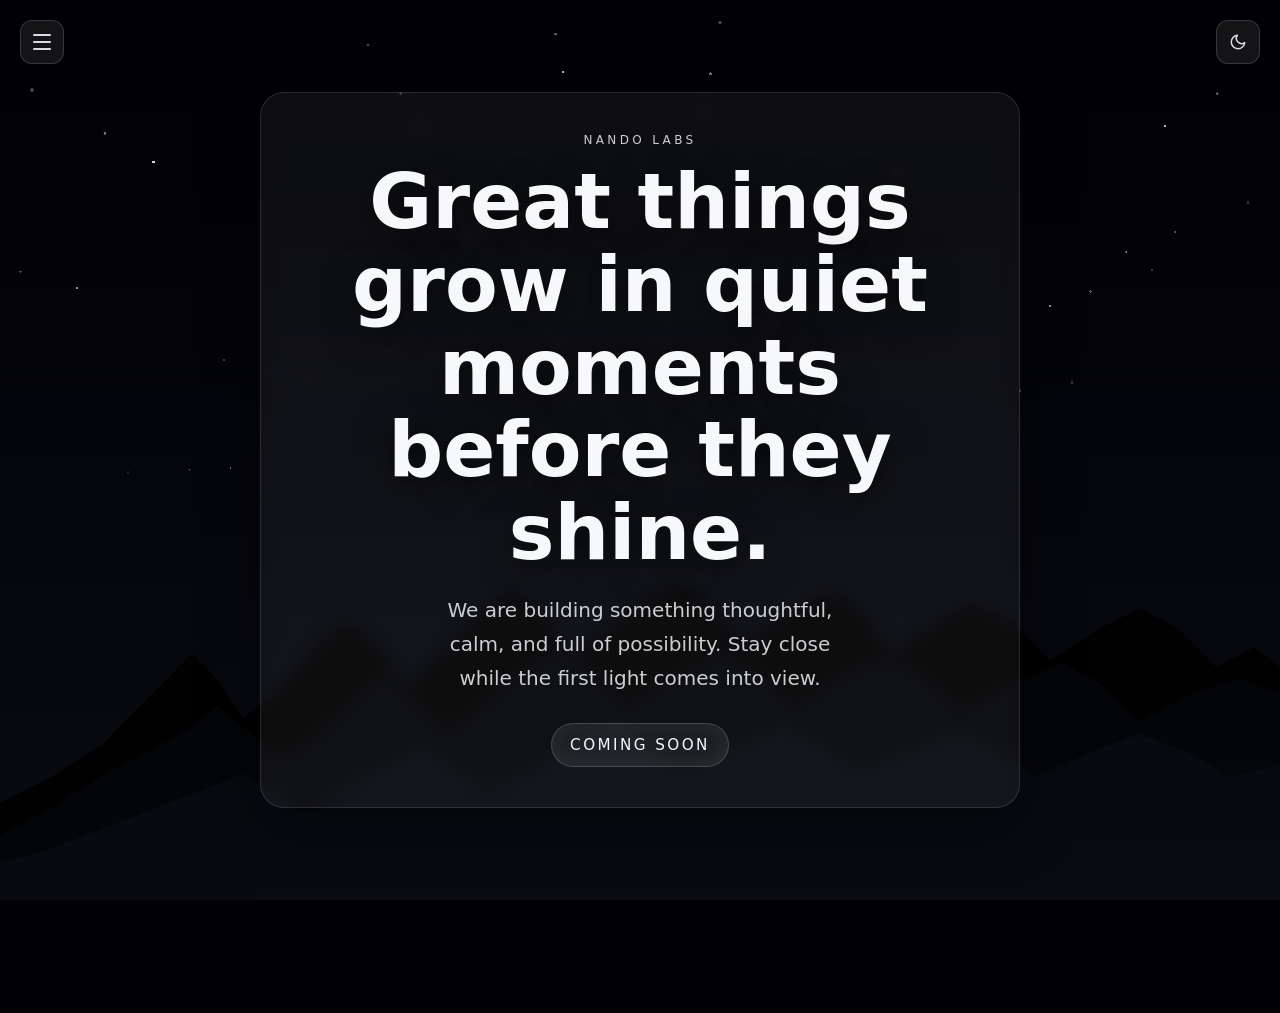
==== commit a07751c8: "Light/Dark mode" ====
--- a/index.html
+++ b/index.html
@@ -16,6 +16,10 @@
       <a href="/aboutme/" class="nav-link" role="menuitem">About me</a>
     </div>
   </nav>
+  <button class="theme-toggle" id="theme-toggle" aria-label="Toggle colour scheme">
+    <svg class="icon-moon" viewBox="0 0 24 24" fill="none" stroke="currentColor" stroke-width="2" stroke-linecap="round" stroke-linejoin="round" aria-hidden="true"><path d="M21 12.79A9 9 0 1 1 11.21 3 7 7 0 0 0 21 12.79z"/></svg>
+    <svg class="icon-sun"  viewBox="0 0 24 24" fill="none" stroke="currentColor" stroke-width="2" stroke-linecap="round" stroke-linejoin="round" aria-hidden="true"><circle cx="12" cy="12" r="5"/><line x1="12" y1="1" x2="12" y2="3"/><line x1="12" y1="21" x2="12" y2="23"/><line x1="4.22" y1="4.22" x2="5.64" y2="5.64"/><line x1="18.36" y1="18.36" x2="19.78" y2="19.78"/><line x1="1" y1="12" x2="3" y2="12"/><line x1="21" y1="12" x2="23" y2="12"/><line x1="4.22" y1="19.78" x2="5.64" y2="18.36"/><line x1="18.36" y1="5.64" x2="19.78" y2="4.22"/></svg>
+  </button>
   <main class="scene">
     <div class="stars" aria-hidden="true"></div>
     <div class="mountains" aria-hidden="true"></div>
--- a/style.css
+++ b/style.css
@@ -296,6 +296,37 @@
 .nav-link:hover { background: rgba(255,255,255,.1); color: #fff; }
 .nav-link.active { background: rgba(255,255,255,.12); color: #fff; }
 
+/* Theme toggle */
+.theme-toggle {
+  position: fixed;
+  top: 20px;
+  right: 20px;
+  z-index: 100;
+  width: 44px;
+  height: 44px;
+  padding: 0;
+  background: rgba(255,255,255,.08);
+  border: 1px solid rgba(255,255,255,.15);
+  border-radius: 12px;
+  cursor: pointer;
+  display: flex;
+  align-items: center;
+  justify-content: center;
+  backdrop-filter: blur(8px);
+  color: rgba(247,248,252,.88);
+  transition: background .15s, border-color .15s;
+}
+
+.theme-toggle:hover { background: rgba(255,255,255,.14); border-color: rgba(255,255,255,.25); }
+.theme-toggle svg { width: 18px; height: 18px; }
+.theme-toggle .icon-sun  { display: none; }
+.theme-toggle .icon-moon { display: block; }
+
+body.day .theme-toggle { background: rgba(10,30,80,.1); border-color: rgba(10,30,80,.18); color: rgba(10,30,80,.75); }
+body.day .theme-toggle:hover { background: rgba(10,30,80,.16); }
+body.day .theme-toggle .icon-sun  { display: block; }
+body.day .theme-toggle .icon-moon { display: none; }
+
 @media (max-width: 640px) {
   .card { padding: 28px 20px; border-radius: 20px; }
   .message { max-width: 26ch; }
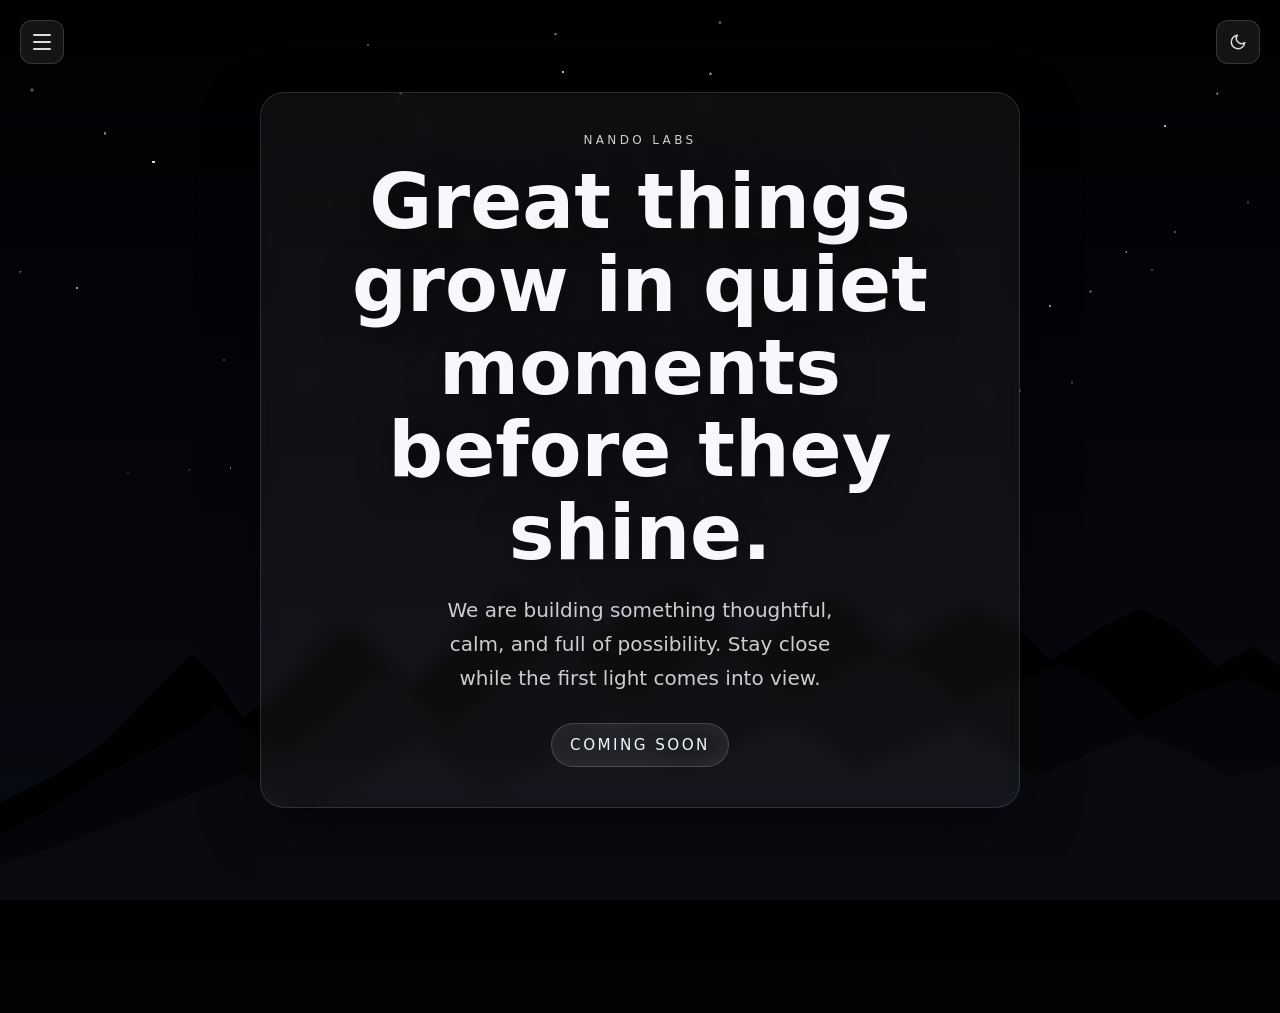
==== commit 52db0815: "New NASA Space Tab" ====
--- a/index.html
+++ b/index.html
@@ -14,6 +14,7 @@
     <div class="nav-menu" id="nav-menu" role="menu">
       <a href="/" class="nav-link active" role="menuitem">Home</a>
       <a href="/aboutme/" class="nav-link" role="menuitem">About me</a>
+      <a href="/space/" class="nav-link" role="menuitem">Space</a>
     </div>
   </nav>
   <button class="theme-toggle" id="theme-toggle" aria-label="Toggle colour scheme">
--- a/style.css
+++ b/style.css
@@ -327,6 +327,19 @@
 body.day .theme-toggle .icon-sun  { display: block; }
 body.day .theme-toggle .icon-moon { display: none; }
 
+/* Entrance animations */
+@keyframes fadeUp {
+  from { opacity: 0; transform: translateY(20px); }
+  to   { opacity: 1; transform: translateY(0); }
+}
+
+.nav  { animation: fadeUp .4s cubic-bezier(.22,.68,0,1.2) both; }
+.card { animation: fadeUp .65s cubic-bezier(.22,.68,0,1.2) .12s both; }
+
+@media (prefers-reduced-motion: reduce) {
+  .nav, .card { animation: none; }
+}
+
 @media (max-width: 640px) {
   .card { padding: 28px 20px; border-radius: 20px; }
   .message { max-width: 26ch; }
